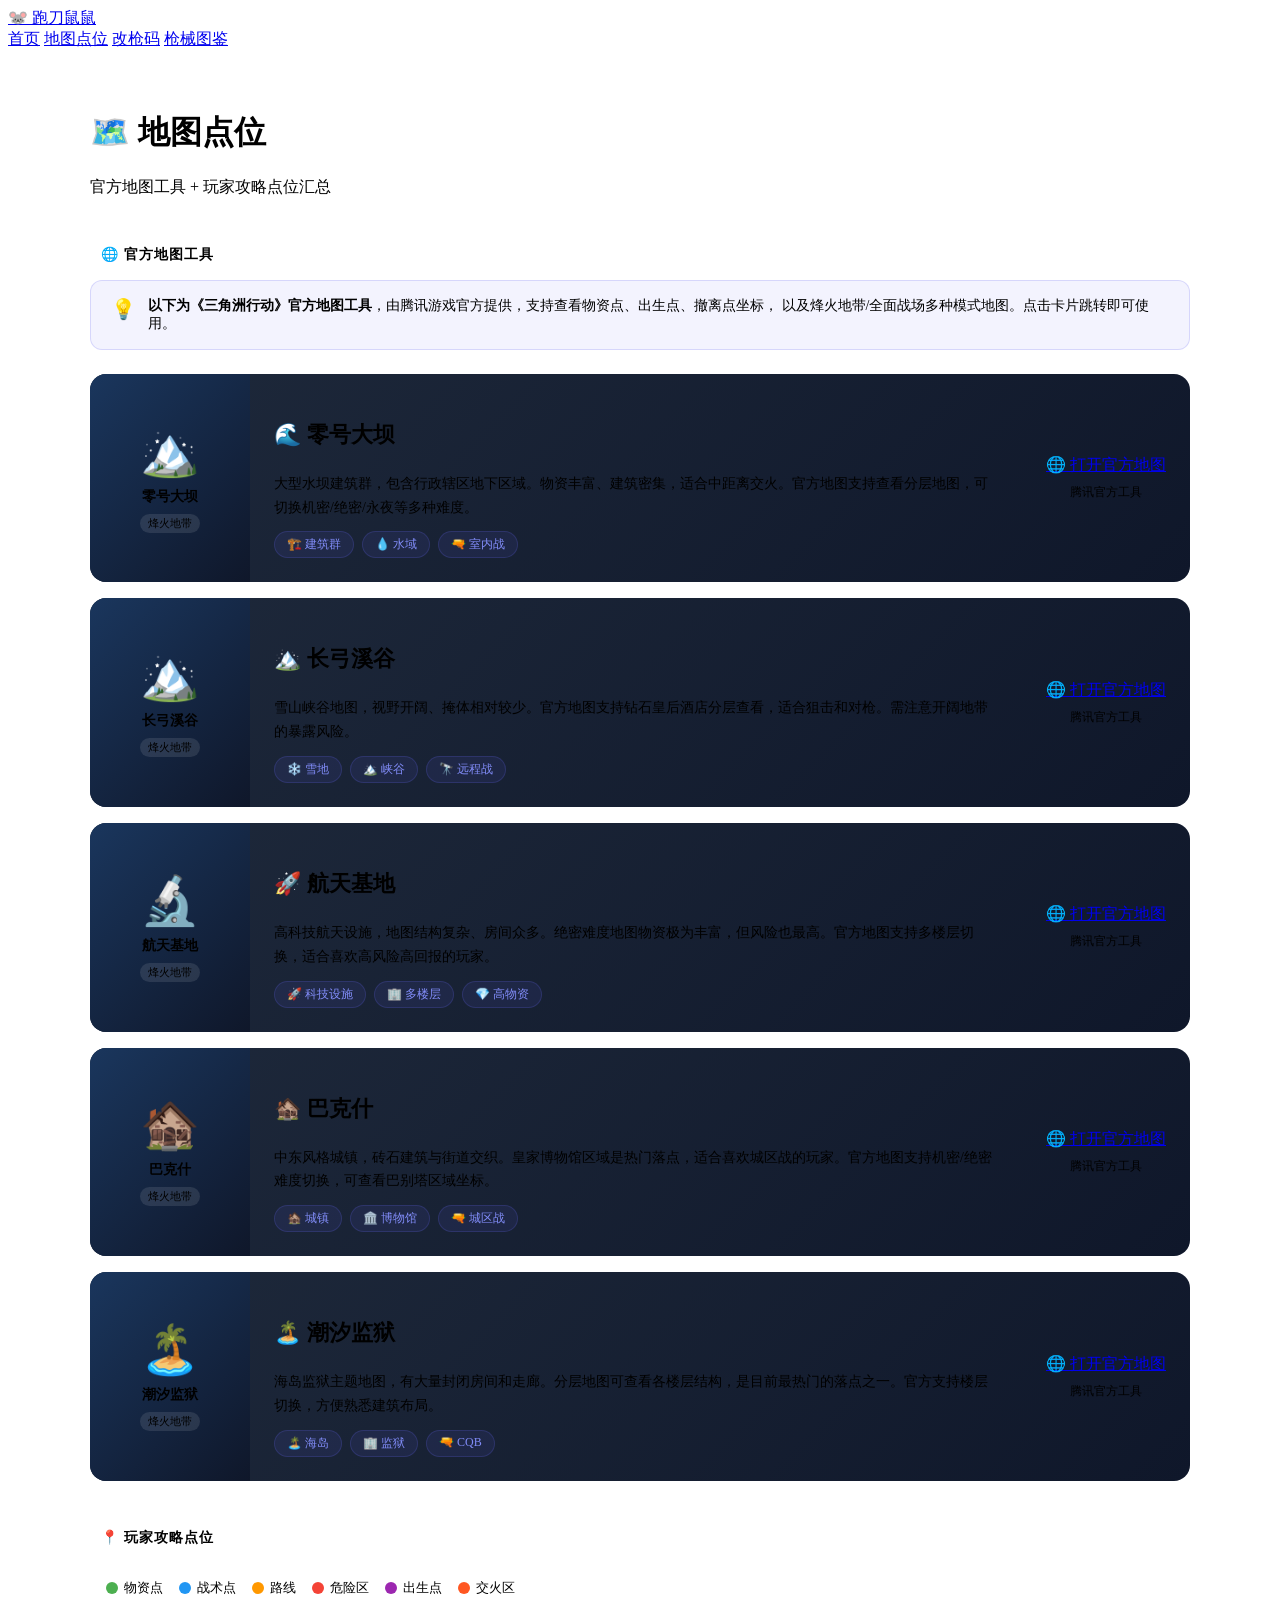
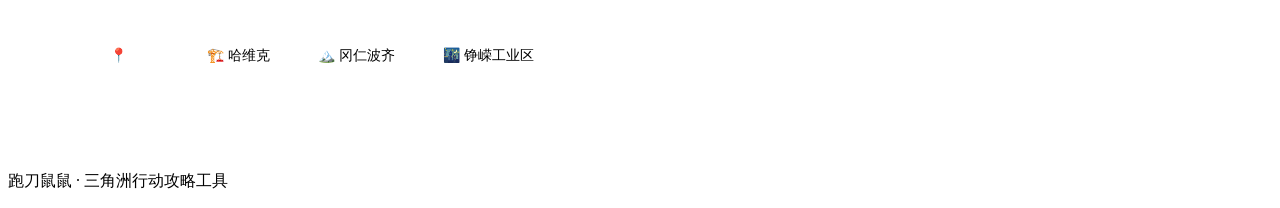
==== maps.html @ f5d23710 "Add maps page" ====
<!DOCTYPE html>
<html lang="zh-CN">
<head>
    <meta charset="UTF-8">
    <meta name="viewport" content="width=device-width, initial-scale=1.0">
    <title>地图点位 - 跑刀鼠鼠</title>
    <link rel="stylesheet" href="css/style.css">
    <style>
        /* ===== 地图页样式 ===== */
        .maps-page { max-width: 1100px; margin: 0 auto; padding: 40px 20px 60px; }

        /* 官方地图卡片 */
        .official-maps {
            margin-bottom: 48px;
        }
        .section-label {
            font-size: 14px;
            font-weight: 700;
            color: var(--text-muted);
            text-transform: uppercase;
            letter-spacing: 1px;
            margin-bottom: 16px;
            display: flex;
            align-items: center;
            gap: 8px;
        }
        .section-label::before {
            content: '';
            width: 3px;
            height: 14px;
            background: var(--primary);
            border-radius: 2px;
        }

        .official-map-card {
            background: linear-gradient(135deg, #1e293b 0%, #0f172a 100%);
            border: 1px solid var(--dark-light);
            border-radius: 16px;
            overflow: hidden;
            margin-bottom: 16px;
            transition: all 0.3s;
            display: grid;
            grid-template-columns: 160px 1fr auto;
            gap: 0;
        }
        .official-map-card:hover {
            border-color: var(--primary);
            transform: translateY(-2px);
            box-shadow: 0 8px 30px rgba(99,102,241,0.15);
        }
        .official-map-thumb {
            background: linear-gradient(135deg, #1a365d 0%, #0f172a 100%);
            display: flex;
            flex-direction: column;
            align-items: center;
            justify-content: center;
            padding: 20px;
            gap: 8px;
        }
        .official-map-thumb-icon { font-size: 48px; }
        .official-map-thumb-name { font-size: 14px; font-weight: 700; color: var(--text); }
        .official-map-thumb-type {
            font-size: 11px;
            color: var(--text-muted);
            background: rgba(255,255,255,0.1);
            padding: 2px 8px;
            border-radius: 20px;
        }
        .official-map-info {
            padding: 24px;
            display: flex;
            flex-direction: column;
            justify-content: center;
        }
        .official-map-info h3 {
            font-size: 22px;
            font-weight: 700;
            margin-bottom: 8px;
        }
        .official-map-info p {
            font-size: 14px;
            color: var(--text-muted);
            line-height: 1.7;
            margin-bottom: 12px;
        }
        .official-map-tags {
            display: flex;
            gap: 8px;
            flex-wrap: wrap;
        }
        .map-tag {
            padding: 4px 12px;
            border-radius: 20px;
            font-size: 12px;
            font-weight: 500;
            background: rgba(99,102,241,0.1);
            color: #818cf8;
            border: 1px solid rgba(99,102,241,0.2);
        }
        .official-map-action {
            padding: 24px;
            display: flex;
            flex-direction: column;
            justify-content: center;
            align-items: center;
        }
        .official-map-action .btn {
            white-space: nowrap;
        }

        /* 攻略信息区 */
        .strategy-section { margin-top: 48px; }
        .strategy-tabs {
            display: flex;
            gap: 8px;
            margin-bottom: 20px;
            flex-wrap: wrap;
        }
        .strategy-tab {
            padding: 10px 20px;
            background: var(--bg-card);
            border: 1px solid var(--dark-light);
            border-radius: 8px;
            cursor: pointer;
            transition: all 0.2s;
            font-size: 14px;
            font-weight: 500;
            color: var(--text-muted);
        }
        .strategy-tab:hover { border-color: var(--primary); color: var(--text); }
        .strategy-tab.active { background: var(--primary); border-color: var(--primary); color: white; }

        /* 点位列表 */
        .marker-list { display: grid; grid-template-columns: repeat(auto-fill, minmax(280px, 1fr)); gap: 16px; }
        .marker-card {
            background: var(--bg-card);
            border: 1px solid var(--dark-light);
            border-radius: 12px;
            padding: 18px;
            transition: all 0.2s;
        }
        .marker-card:hover { border-color: var(--primary); transform: translateY(-2px); }
        .marker-card-header {
            display: flex;
            align-items: center;
            gap: 10px;
            margin-bottom: 12px;
        }
        .marker-icon {
            width: 36px;
            height: 36px;
            border-radius: 8px;
            display: flex;
            align-items: center;
            justify-content: center;
            font-size: 18px;
            flex-shrink: 0;
        }
        .marker-icon.loot { background: rgba(76,175,80,0.15); color: #4CAF50; }
        .marker-icon.tactical { background: rgba(33,150,243,0.15); color: #2196F3; }
        .marker-icon.route { background: rgba(255,152,0,0.15); color: #FF9800; }
        .marker-icon.danger { background: rgba(244,67,54,0.15); color: #F44336; }
        .marker-icon.spawn { background: rgba(156,39,176,0.15); color: #9C27B0; }
        .marker-icon.combat { background: rgba(255,87,34,0.15); color: #FF5722; }
        .marker-name { font-size: 15px; font-weight: 700; }
        .marker-category {
            font-size: 11px;
            padding: 2px 8px;
            border-radius: 20px;
            margin-left: auto;
        }
        .marker-category.loot { background:rgba(76,175,80,0.15);color:#4CAF50; }
        .marker-category.tactical { background:rgba(33,150,243,0.15);color:#2196F3; }
        .marker-category.route { background:rgba(255,152,0,0.15);color:#FF9800; }
        .marker-category.danger { background:rgba(244,67,54,0.15);color:#F44336; }
        .marker-category.spawn { background:rgba(156,39,176,0.15);color:#9C27B0; }
        .marker-category.combat { background:rgba(255,87,34,0.15);color:#FF5722; }
        .marker-tips { font-size: 13px; color: var(--text-muted); line-height: 1.7; }
        .marker-zone { font-size: 12px; color: var(--text-muted); margin-top: 10px; padding-top: 10px; border-top: 1px solid var(--dark-light); }

        /* 图例 */
        .legend-row {
            display: flex;
            gap: 16px;
            flex-wrap: wrap;
            margin-bottom: 24px;
            padding: 16px;
            background: var(--bg-card);
            border-radius: 12px;
        }
        .legend-item {
            display: flex;
            align-items: center;
            gap: 6px;
            font-size: 13px;
            color: var(--text-muted);
        }
        .legend-dot {
            width: 12px;
            height: 12px;
            border-radius: 50%;
        }
        .legend-dot.loot { background: #4CAF50; }
        .legend-dot.tactical { background: #2196F3; }
        .legend-dot.route { background: #FF9800; }
        .legend-dot.danger { background: #F44336; }
        .legend-dot.spawn { background: #9C27B0; }
        .legend-dot.combat { background: #FF5722; }

        /* 官方提示 */
        .official-notice {
            background: rgba(99,102,241,0.08);
            border: 1px solid rgba(99,102,241,0.2);
            border-radius: 12px;
            padding: 16px 20px;
            margin-bottom: 24px;
            font-size: 14px;
            color: var(--text-muted);
            display: flex;
            align-items: flex-start;
            gap: 12px;
        }
        .official-notice-icon { font-size: 20px; flex-shrink: 0; }
        .official-notice strong { color: var(--text); }

        @media (max-width: 768px) {
            .official-map-card { grid-template-columns: 1fr; }
            .official-map-action { padding: 16px; }
            .official-map-action .btn { width: 100%; }
        }
    </style>
</head>
<body>
    <header class="header">
        <div class="container header-content">
            <a href="index.html" class="logo">
                <span class="logo-icon">🐭</span>
                <span class="logo-text">跑刀鼠鼠</span>
            </a>
            <nav class="nav">
                <a href="index.html" class="nav-link">首页</a>
                <a href="maps.html" class="nav-link active">地图点位</a>
                <a href="loadouts.html" class="nav-link">改枪码</a>
                <a href="weapons.html" class="nav-link">枪械图鉴</a>
            </nav>
        </div>
    </header>

    <div class="maps-page">
        <!-- 页面标题 -->
        <div style="padding: 0 0 32px 0;">
            <h1 class="page-title">🗺️ 地图点位</h1>
            <p class="page-subtitle">官方地图工具 + 玩家攻略点位汇总</p>
        </div>

        <!-- 官方地图区 -->
        <section class="official-maps">
            <div class="section-label">🌐 官方地图工具</div>
            <div class="official-notice">
                <span class="official-notice-icon">💡</span>
                <div>
                    <strong>以下为《三角洲行动》官方地图工具</strong>，由腾讯游戏官方提供，支持查看物资点、出生点、撤离点坐标，
                    以及烽火地带/全面战场多种模式地图。点击卡片跳转即可使用。
                </div>
            </div>

            <!-- 官方地图卡片 -->
            <div class="official-map-card">
                <div class="official-map-thumb">
                    <span class="official-map-thumb-icon">🏔️</span>
                    <span class="official-map-thumb-name">零号大坝</span>
                    <span class="official-map-thumb-type">烽火地带</span>
                </div>
                <div class="official-map-info">
                    <h3>🌊 零号大坝</h3>
                    <p>大型水坝建筑群，包含行政辖区地下区域。物资丰富、建筑密集，适合中距离交火。官方地图支持查看分层地图，可切换机密/绝密/永夜等多种难度。</p>
                    <div class="official-map-tags">
                        <span class="map-tag">🏗️ 建筑群</span>
                        <span class="map-tag">💧 水域</span>
                        <span class="map-tag">🔫 室内战</span>
                    </div>
                </div>
                <div class="official-map-action">
                    <a href="https://df.qq.com/cp/a20240729directory/" target="_blank" class="btn btn-primary">
                        🌐 打开官方地图
                    </a>
                    <span style="font-size:12px;color:var(--text-muted);margin-top:8px;">腾讯官方工具</span>
                </div>
            </div>

            <div class="official-map-card">
                <div class="official-map-thumb">
                    <span class="official-map-thumb-icon">🏔️</span>
                    <span class="official-map-thumb-name">长弓溪谷</span>
                    <span class="official-map-thumb-type">烽火地带</span>
                </div>
                <div class="official-map-info">
                    <h3>🏔️ 长弓溪谷</h3>
                    <p>雪山峡谷地图，视野开阔、掩体相对较少。官方地图支持钻石皇后酒店分层查看，适合狙击和对枪。需注意开阔地带的暴露风险。</p>
                    <div class="official-map-tags">
                        <span class="map-tag">❄️ 雪地</span>
                        <span class="map-tag">🏔️ 峡谷</span>
                        <span class="map-tag">🔭 远程战</span>
                    </div>
                </div>
                <div class="official-map-action">
                    <a href="https://df.qq.com/cp/a20240729directory/" target="_blank" class="btn btn-primary">
                        🌐 打开官方地图
                    </a>
                    <span style="font-size:12px;color:var(--text-muted);margin-top:8px;">腾讯官方工具</span>
                </div>
            </div>

            <div class="official-map-card">
                <div class="official-map-thumb">
                    <span class="official-map-thumb-icon">🔬</span>
                    <span class="official-map-thumb-name">航天基地</span>
                    <span class="official-map-thumb-type">烽火地带</span>
                </div>
                <div class="official-map-info">
                    <h3>🚀 航天基地</h3>
                    <p>高科技航天设施，地图结构复杂、房间众多。绝密难度地图物资极为丰富，但风险也最高。官方地图支持多楼层切换，适合喜欢高风险高回报的玩家。</p>
                    <div class="official-map-tags">
                        <span class="map-tag">🚀 科技设施</span>
                        <span class="map-tag">🏢 多楼层</span>
                        <span class="map-tag">💎 高物资</span>
                    </div>
                </div>
                <div class="official-map-action">
                    <a href="https://df.qq.com/cp/a20240729directory/" target="_blank" class="btn btn-primary">
                        🌐 打开官方地图
                    </a>
                    <span style="font-size:12px;color:var(--text-muted);margin-top:8px;">腾讯官方工具</span>
                </div>
            </div>

            <div class="official-map-card">
                <div class="official-map-thumb">
                    <span class="official-map-thumb-icon">🏚️</span>
                    <span class="official-map-thumb-name">巴克什</span>
                    <span class="official-map-thumb-type">烽火地带</span>
                </div>
                <div class="official-map-info">
                    <h3>🏚️ 巴克什</h3>
                    <p>中东风格城镇，砖石建筑与街道交织。皇家博物馆区域是热门落点，适合喜欢城区战的玩家。官方地图支持机密/绝密难度切换，可查看巴别塔区域坐标。</p>
                    <div class="official-map-tags">
                        <span class="map-tag">🏚️ 城镇</span>
                        <span class="map-tag">🏛️ 博物馆</span>
                        <span class="map-tag">🔫 城区战</span>
                    </div>
                </div>
                <div class="official-map-action">
                    <a href="https://df.qq.com/cp/a20240729directory/" target="_blank" class="btn btn-primary">
                        🌐 打开官方地图
                    </a>
                    <span style="font-size:12px;color:var(--text-muted);margin-top:8px;">腾讯官方工具</span>
                </div>
            </div>

            <div class="official-map-card">
                <div class="official-map-thumb">
                    <span class="official-map-thumb-icon">🏝️</span>
                    <span class="official-map-thumb-name">潮汐监狱</span>
                    <span class="official-map-thumb-type">烽火地带</span>
                </div>
                <div class="official-map-info">
                    <h3>🏝️ 潮汐监狱</h3>
                    <p>海岛监狱主题地图，有大量封闭房间和走廊。分层地图可查看各楼层结构，是目前最热门的落点之一。官方支持楼层切换，方便熟悉建筑布局。</p>
                    <div class="official-map-tags">
                        <span class="map-tag">🏝️ 海岛</span>
                        <span class="map-tag">🏢 监狱</span>
                        <span class="map-tag">🔫 CQB</span>
                    </div>
                </div>
                <div class="official-map-action">
                    <a href="https://df.qq.com/cp/a20240729directory/" target="_blank" class="btn btn-primary">
                        🌐 打开官方地图
                    </a>
                    <span style="font-size:12px;color:var(--text-muted);margin-top:8px;">腾讯官方工具</span>
                </div>
            </div>
        </section>

        <!-- 玩家攻略区 -->
        <section class="strategy-section">
            <div class="section-label">📍 玩家攻略点位</div>

            <!-- 图例 -->
            <div class="legend-row">
                <div class="legend-item"><span class="legend-dot loot"></span>物资点</div>
                <div class="legend-item"><span class="legend-dot tactical"></span>战术点</div>
                <div class="legend-item"><span class="legend-dot route"></span>路线</div>
                <div class="legend-item"><span class="legend-dot danger"></span>危险区</div>
                <div class="legend-item"><span class="legend-dot spawn"></span>出生点</div>
                <div class="legend-item"><span class="legend-dot combat"></span>交火区</div>
            </div>

            <!-- 攻略标签筛选 -->
            <div class="strategy-tabs">
                <button class="strategy-tab active" data-map="all" onclick="switchMap('all')">📍 全部</button>
                <button class="strategy-tab" data-map="havoc" onclick="switchMap('havoc')">🏗️ 哈维克</button>
                <button class="strategy-tab" data-map="karkonoshe" onclick="switchMap('karkonoshe')">🏔️ 冈仁波齐</button>
                <button class="strategy-tab" data-map="铮嵘" onclick="switchMap('铮嵘')">🌃 铮嵘工业区</button>
            </div>

            <!-- 点位列表 -->
            <div id="markerList" class="marker-list"></div>
        </section>
    </div>

    <footer class="footer">
        <div class="container">
            <p>跑刀鼠鼠 · 三角洲行动攻略工具</p>
        </div>
    </footer>

    <script src="js/main.js"></script>
    <script>
        let mapsData = null;
        let currentMapId = 'all';

        const CATEGORY_ICONS = {
            'loot':'📦','tactical':'🎯','route':'🛤️','danger':'⚠️','spawn':'🏁','combat':'🔥'
        };
        const CATEGORY_NAMES = {
            'loot':'物资点','tactical':'战术点','route':'路线','danger':'危险区','spawn':'出生点','combat':'交火区'
        };

        async function loadMaps() {
            mapsData = await appUtils.loadJSON('data/maps.json');
            if (!mapsData) { appUtils.showToast('加载地图数据失败','error'); return; }
            renderMarkers();
        }

        function switchMap(mapId) {
            currentMapId = mapId;
            document.querySelectorAll('.strategy-tab').forEach(t => {
                t.classList.toggle('active', t.dataset.map === mapId);
            });
            renderMarkers();
        }

        function renderMarkers() {
            const container = document.getElementById('markerList');
            let allMarkers = [];

            mapsData.maps.forEach(map => {
                if (currentMapId !== 'all' && map.id !== currentMapId) return;
                map.zones.forEach(zone => {
                    zone.markers.forEach(marker => {
                        allMarkers.push({
                            ...marker,
                            zoneName: zone.name,
                            mapName: map.name,
                            mapId: map.id
                        });
                    });
                });
            });

            if (!allMarkers.length) {
                container.innerHTML = `
                    <div style="text-align:center;padding:60px 20px;color:var(--text-muted);grid-column:1/-1;">
                        <div style="font-size:48px;margin-bottom:16px;">🗺️</div>
                        <p>没有找到点位信息</p>
                    </div>`;
                return;
            }

            container.innerHTML = allMarkers.map(m => `
                <div class="marker-card">
                    <div class="marker-card-header">
                        <div class="marker-icon ${m.category}">${CATEGORY_ICONS[m.category] || '📍'}</div>
                        <span class="marker-name">${m.name}</span>
                        <span class="marker-category ${m.category}">${CATEGORY_NAMES[m.category] || '点位'}</span>
                    </div>
                    <p class="marker-tips">💡 ${m.tips}</p>
                    <div class="marker-zone">📍 ${m.zoneName} · ${m.mapName}</div>
                </div>
            `).join('');
        }

        loadMaps();
    </script>
</body>
</html>
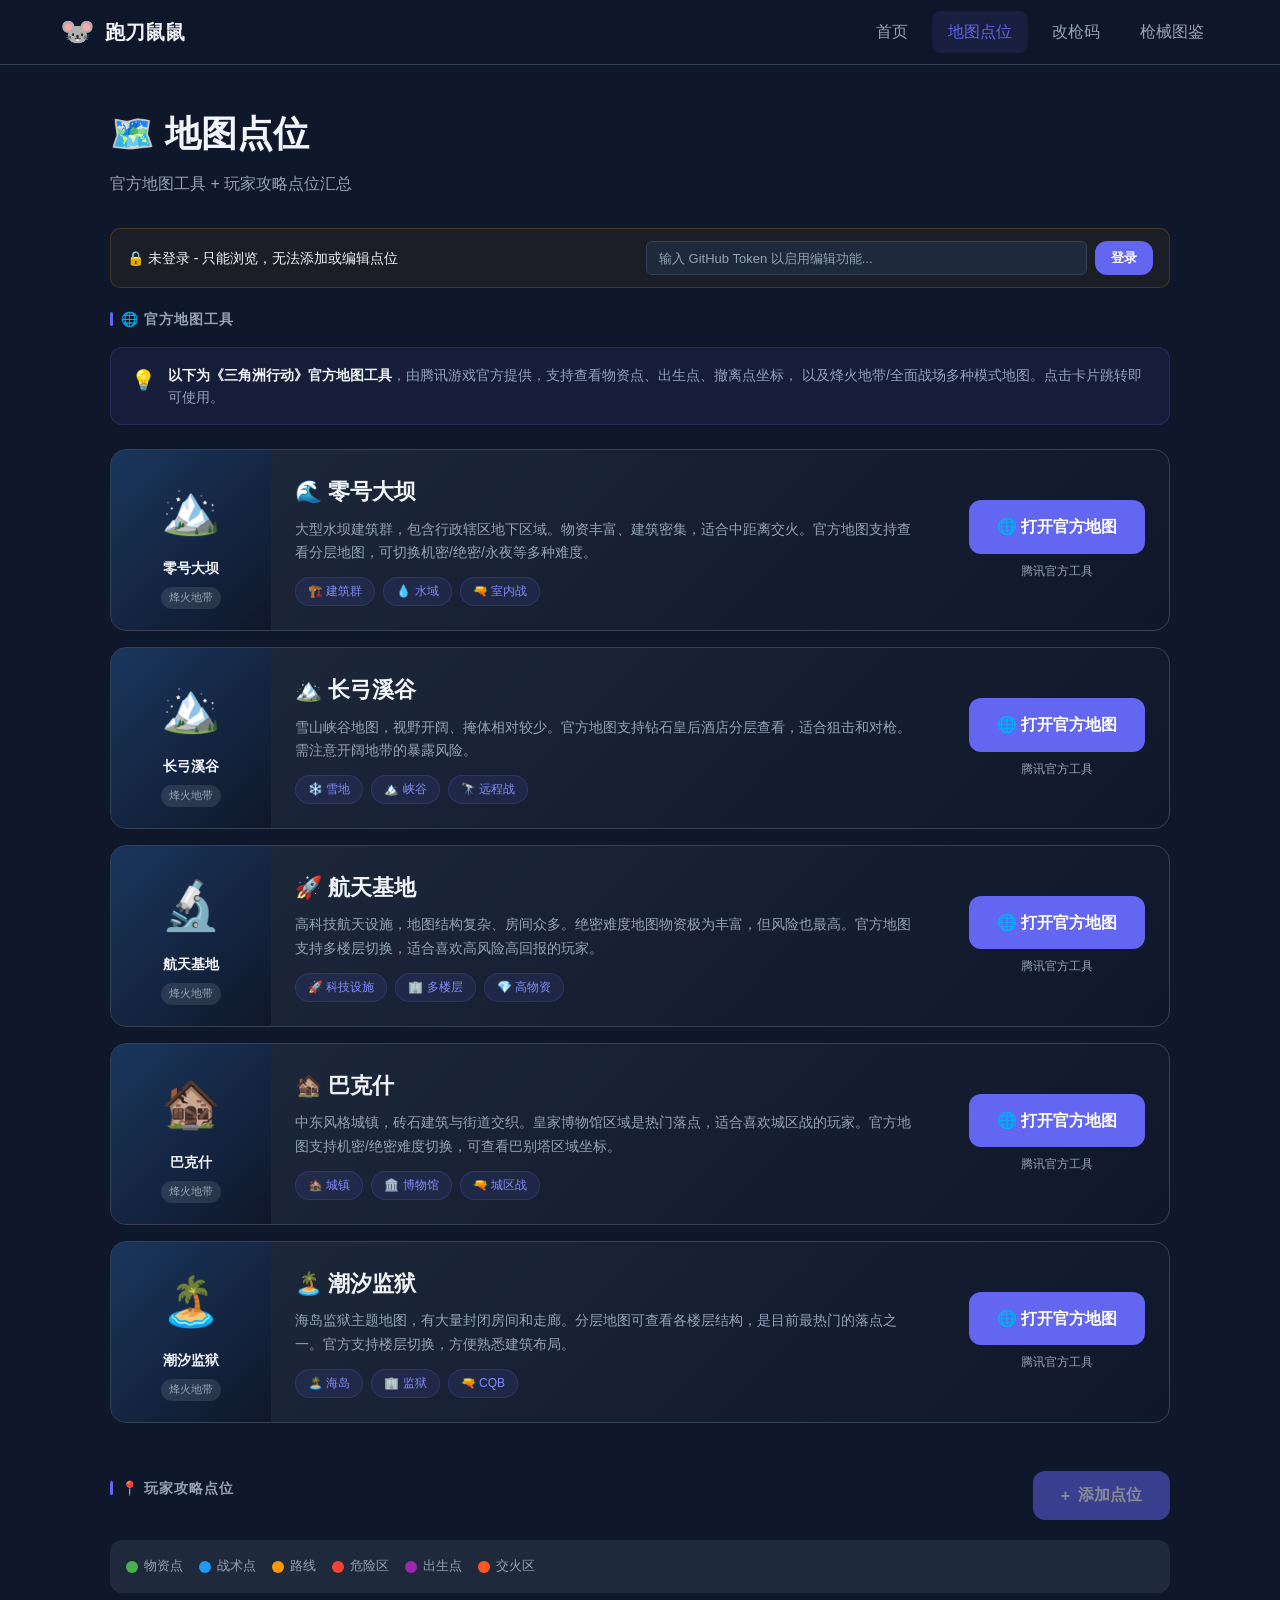
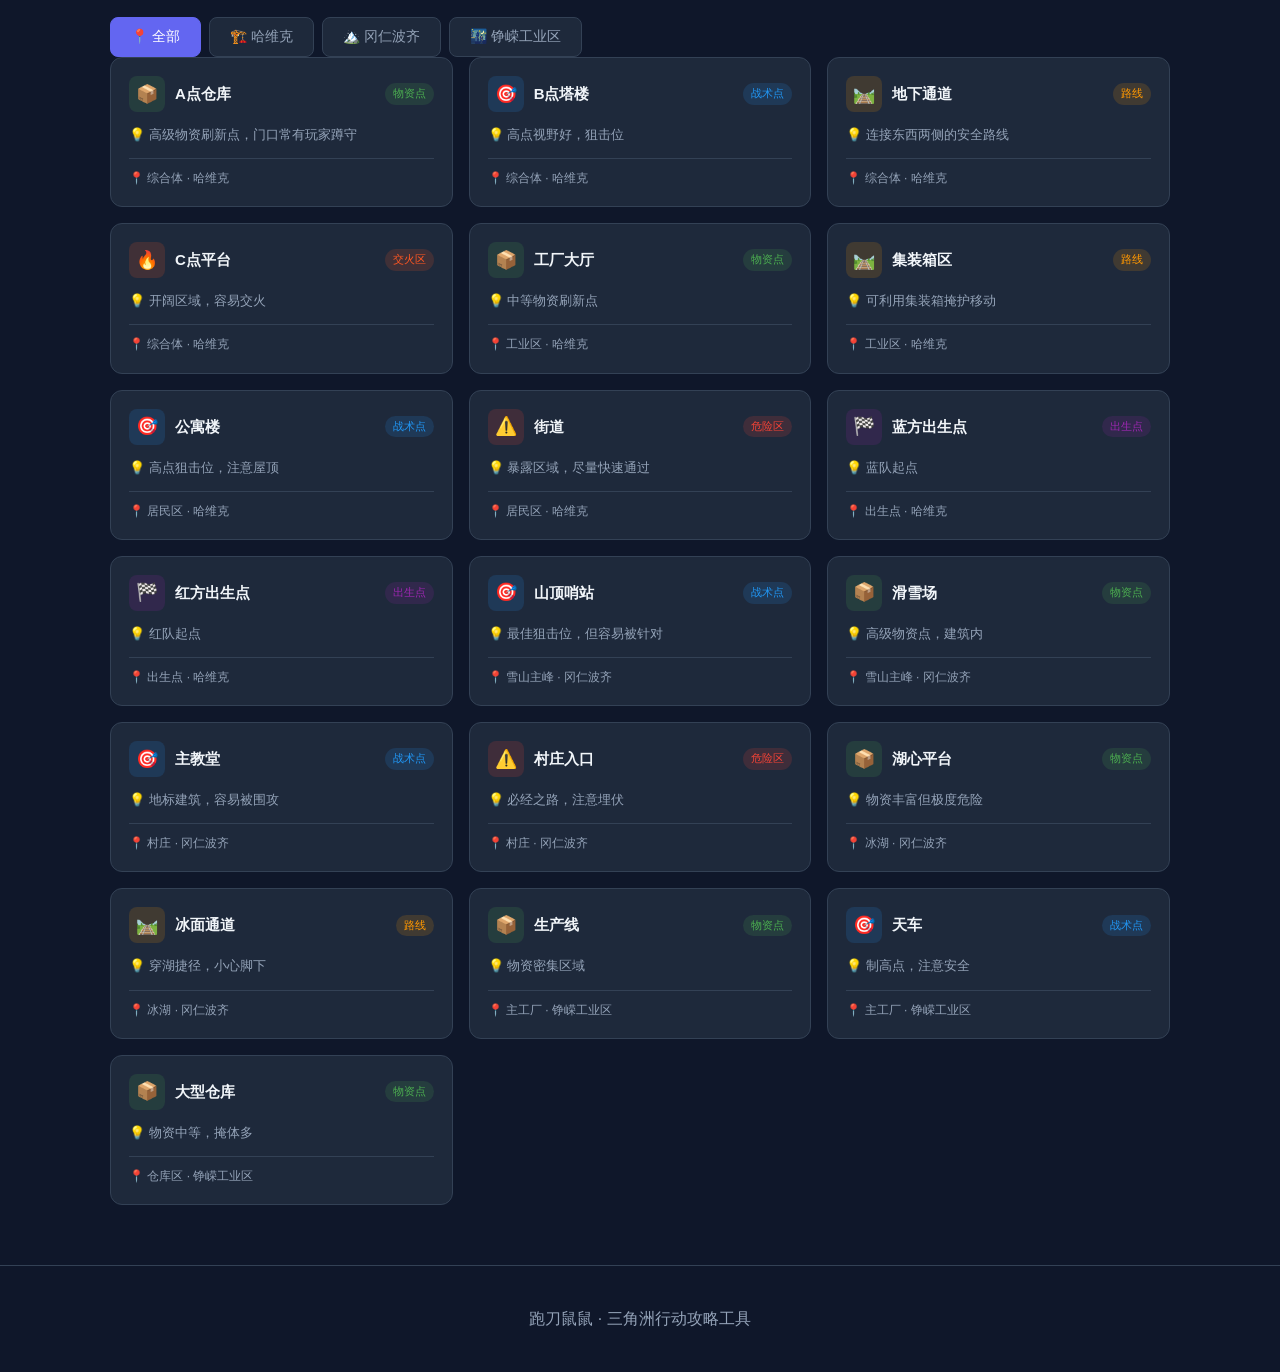
==== commit f663ab1c: "Update maps.html: Add auth, editing, and media upload" ====
--- a/maps.html
+++ b/maps.html
@@ -9,10 +9,53 @@
         /* ===== 地图页样式 ===== */
         .maps-page { max-width: 1100px; margin: 0 auto; padding: 40px 20px 60px; }
 
+        /* 登录状态栏 */
+        .auth-bar {
+            display: flex;
+            align-items: center;
+            gap: 12px;
+            padding: 12px 16px;
+            background: var(--bg-card);
+            border: 1px solid var(--dark-light);
+            border-radius: 10px;
+            margin-bottom: 20px;
+        }
+        .auth-bar.logged-in {
+            background: rgba(34,197,94,0.05);
+            border-color: rgba(34,197,94,0.2);
+        }
+        .auth-bar.logged-out {
+            background: rgba(245,158,11,0.05);
+            border-color: rgba(245,158,11,0.2);
+        }
+        .auth-status {
+            font-size: 14px;
+            flex: 1;
+        }
+        .auth-status .username {
+            font-weight: 600;
+            color: #22c55e;
+        }
+        .token-input-group {
+            display: flex;
+            gap: 8px;
+            flex: 1;
+        }
+        .token-input-group input {
+            flex: 1;
+            padding: 8px 12px;
+            background: var(--dark);
+            border: 1px solid var(--dark-light);
+            border-radius: 6px;
+            color: var(--text);
+            font-size: 13px;
+        }
+        .token-input-group input::placeholder {
+            color: var(--text-muted);
+        }
+
         /* 官方地图卡片 */
-        .official-maps {
-            margin-bottom: 48px;
-        }
+        .official-maps { margin-bottom: 48px; }
         .section-label {
             font-size: 14px;
             font-weight: 700;
@@ -104,16 +147,21 @@
             justify-content: center;
             align-items: center;
         }
-        .official-map-action .btn {
-            white-space: nowrap;
-        }
+        .official-map-action .btn { white-space: nowrap; }
 
         /* 攻略信息区 */
         .strategy-section { margin-top: 48px; }
+        .strategy-header {
+            display: flex;
+            justify-content: space-between;
+            align-items: center;
+            margin-bottom: 20px;
+            flex-wrap: wrap;
+            gap: 12px;
+        }
         .strategy-tabs {
             display: flex;
             gap: 8px;
-            margin-bottom: 20px;
             flex-wrap: wrap;
         }
         .strategy-tab {
@@ -131,13 +179,14 @@
         .strategy-tab.active { background: var(--primary); border-color: var(--primary); color: white; }
 
         /* 点位列表 */
-        .marker-list { display: grid; grid-template-columns: repeat(auto-fill, minmax(280px, 1fr)); gap: 16px; }
+        .marker-list { display: grid; grid-template-columns: repeat(auto-fill, minmax(300px, 1fr)); gap: 16px; }
         .marker-card {
             background: var(--bg-card);
             border: 1px solid var(--dark-light);
             border-radius: 12px;
             padding: 18px;
             transition: all 0.2s;
+            cursor: pointer;
         }
         .marker-card:hover { border-color: var(--primary); transform: translateY(-2px); }
         .marker-card-header {
@@ -175,8 +224,9 @@
         .marker-category.danger { background:rgba(244,67,54,0.15);color:#F44336; }
         .marker-category.spawn { background:rgba(156,39,176,0.15);color:#9C27B0; }
         .marker-category.combat { background:rgba(255,87,34,0.15);color:#FF5722; }
-        .marker-tips { font-size: 13px; color: var(--text-muted); line-height: 1.7; }
-        .marker-zone { font-size: 12px; color: var(--text-muted); margin-top: 10px; padding-top: 10px; border-top: 1px solid var(--dark-light); }
+        .marker-tips { font-size: 13px; color: var(--text-muted); line-height: 1.7; margin-bottom: 12px; }
+        .marker-zone { font-size: 12px; color: var(--text-muted); padding-top: 10px; border-top: 1px solid var(--dark-light); display: flex; justify-content: space-between; align-items: center; }
+        .marker-media-count { font-size: 11px; color: var(--primary); }
 
         /* 图例 */
         .legend-row {
@@ -223,10 +273,200 @@
         .official-notice-icon { font-size: 20px; flex-shrink: 0; }
         .official-notice strong { color: var(--text); }
 
+        /* 只读提示 */
+        .readonly-notice {
+            background: rgba(245,158,11,0.1);
+            border: 1px solid rgba(245,158,11,0.2);
+            border-radius: 8px;
+            padding: 12px 16px;
+            margin-bottom: 16px;
+            font-size: 13px;
+            color: #f59e0b;
+            display: flex;
+            align-items: center;
+            gap: 8px;
+        }
+
+        /* 模态框 */
+        .modal-overlay {
+            position: fixed;
+            top: 0; left: 0; right: 0; bottom: 0;
+            background: rgba(0,0,0,0.8);
+            backdrop-filter: blur(4px);
+            display: none;
+            align-items: center;
+            justify-content: center;
+            z-index: 1000;
+            padding: 20px;
+        }
+        .modal-overlay.active { display: flex; }
+        .modal {
+            background: var(--bg-card);
+            border: 1px solid var(--dark-light);
+            border-radius: 16px;
+            width: 100%;
+            max-width: 640px;
+            max-height: 90vh;
+            overflow: hidden;
+            display: flex;
+            flex-direction: column;
+            position: relative;
+        }
+        .modal-header {
+            padding: 20px 24px;
+            border-bottom: 1px solid var(--dark-light);
+            display: flex;
+            justify-content: space-between;
+            align-items: center;
+        }
+        .modal-title { font-size: 18px; font-weight: 700; }
+        .modal-close {
+            background: none;
+            border: none;
+            color: var(--text-muted);
+            font-size: 24px;
+            cursor: pointer;
+            padding: 0;
+            width: 32px; height: 32px;
+            display: flex; align-items: center; justify-content: center;
+            border-radius: 8px;
+            transition: all 0.2s;
+        }
+        .modal-close:hover { background: var(--dark); color: var(--text); }
+        .modal-body {
+            padding: 24px;
+            overflow-y: auto;
+            flex: 1;
+        }
+        .modal-footer {
+            padding: 16px 24px;
+            border-top: 1px solid var(--dark-light);
+            display: flex;
+            justify-content: flex-end;
+            gap: 12px;
+        }
+
+        /* 媒体展示区 */
+        .media-gallery {
+            display: grid;
+            grid-template-columns: repeat(auto-fill, minmax(120px, 1fr));
+            gap: 8px;
+            margin: 16px 0;
+        }
+        .media-item {
+            aspect-ratio: 16/9;
+            background: var(--dark);
+            border-radius: 8px;
+            overflow: hidden;
+            position: relative;
+            cursor: pointer;
+        }
+        .media-item img, .media-item video {
+            width: 100%;
+            height: 100%;
+            object-fit: cover;
+        }
+        .media-item-overlay {
+            position: absolute;
+            top: 0; left: 0; right: 0; bottom: 0;
+            background: rgba(0,0,0,0.5);
+            display: flex;
+            align-items: center;
+            justify-content: center;
+            opacity: 0;
+            transition: opacity 0.2s;
+        }
+        .media-item:hover .media-item-overlay { opacity: 1; }
+        .media-item-delete {
+            background: #ef4444;
+            color: white;
+            border: none;
+            padding: 6px 12px;
+            border-radius: 6px;
+            cursor: pointer;
+            font-size: 12px;
+        }
+
+        /* 上传区域 */
+        .upload-area {
+            border: 2px dashed var(--dark-light);
+            border-radius: 12px;
+            padding: 32px;
+            text-align: center;
+            cursor: pointer;
+            transition: all 0.2s;
+            margin: 16px 0;
+        }
+        .upload-area:hover {
+            border-color: var(--primary);
+            background: rgba(99,102,241,0.05);
+        }
+        .upload-area.dragover {
+            border-color: var(--primary);
+            background: rgba(99,102,241,0.1);
+        }
+        .upload-icon { font-size: 32px; margin-bottom: 8px; }
+        .upload-text { font-size: 14px; color: var(--text-muted); }
+        .upload-hint { font-size: 12px; color: var(--text-muted); margin-top: 4px; }
+
+        /* 保存中状态 */
+        .saving-overlay {
+            position: absolute;
+            top: 0; left: 0; right: 0; bottom: 0;
+            background: rgba(15,23,42,0.9);
+            display: none;
+            align-items: center;
+            justify-content: center;
+            flex-direction: column;
+            gap: 16px;
+            z-index: 10;
+        }
+        .saving-overlay.active { display: flex; }
+        .spinner {
+            width: 40px; height: 40px;
+            border: 3px solid var(--dark-light);
+            border-top-color: var(--primary);
+            border-radius: 50%;
+            animation: spin 1s linear infinite;
+        }
+        @keyframes spin { to { transform: rotate(360deg); } }
+
+        /* 图片预览模态框 */
+        .image-preview-modal {
+            position: fixed;
+            top: 0; left: 0; right: 0; bottom: 0;
+            background: rgba(0,0,0,0.95);
+            display: none;
+            align-items: center;
+            justify-content: center;
+            z-index: 2000;
+            padding: 20px;
+        }
+        .image-preview-modal.active { display: flex; }
+        .image-preview-modal img, .image-preview-modal video {
+            max-width: 90%;
+            max-height: 90%;
+            border-radius: 8px;
+        }
+        .image-preview-close {
+            position: absolute;
+            top: 20px;
+            right: 20px;
+            background: rgba(0,0,0,0.5);
+            border: none;
+            color: white;
+            font-size: 24px;
+            width: 40px;
+            height: 40px;
+            border-radius: 50%;
+            cursor: pointer;
+        }
+
         @media (max-width: 768px) {
             .official-map-card { grid-template-columns: 1fr; }
             .official-map-action { padding: 16px; }
             .official-map-action .btn { width: 100%; }
+            .strategy-header { flex-direction: column; align-items: flex-start; }
         }
     </style>
 </head>
@@ -253,6 +493,16 @@
             <p class="page-subtitle">官方地图工具 + 玩家攻略点位汇总</p>
         </div>
 
+        <!-- 登录状态栏 -->
+        <div class="auth-bar logged-out" id="authBar">
+            <span class="auth-status" id="authStatus">🔒 未登录 - 只能浏览，无法添加或编辑点位</span>
+            <div class="token-input-group" id="tokenInputGroup">
+                <input type="password" id="githubToken" placeholder="输入 GitHub Token 以启用编辑功能...">
+                <button class="btn btn-primary" onclick="login()" style="padding: 8px 16px; font-size: 13px;">登录</button>
+            </div>
+            <button class="btn btn-secondary" id="logoutBtn" onclick="logout()" style="display:none; padding: 8px 16px; font-size: 13px;">退出</button>
+        </div>
+
         <!-- 官方地图区 -->
         <section class="official-maps">
             <div class="section-label">🌐 官方地图工具</div>
@@ -281,9 +531,7 @@
                     </div>
                 </div>
                 <div class="official-map-action">
-                    <a href="https://df.qq.com/cp/a20240729directory/" target="_blank" class="btn btn-primary">
-                        🌐 打开官方地图
-                    </a>
+                    <a href="https://df.qq.com/cp/a20240729directory/" target="_blank" class="btn btn-primary">🌐 打开官方地图</a>
                     <span style="font-size:12px;color:var(--text-muted);margin-top:8px;">腾讯官方工具</span>
                 </div>
             </div>
@@ -304,9 +552,7 @@
                     </div>
                 </div>
                 <div class="official-map-action">
-                    <a href="https://df.qq.com/cp/a20240729directory/" target="_blank" class="btn btn-primary">
-                        🌐 打开官方地图
-                    </a>
+                    <a href="https://df.qq.com/cp/a20240729directory/" target="_blank" class="btn btn-primary">🌐 打开官方地图</a>
                     <span style="font-size:12px;color:var(--text-muted);margin-top:8px;">腾讯官方工具</span>
                 </div>
             </div>
@@ -327,9 +573,7 @@
                     </div>
                 </div>
                 <div class="official-map-action">
-                    <a href="https://df.qq.com/cp/a20240729directory/" target="_blank" class="btn btn-primary">
-                        🌐 打开官方地图
-                    </a>
+                    <a href="https://df.qq.com/cp/a20240729directory/" target="_blank" class="btn btn-primary">🌐 打开官方地图</a>
                     <span style="font-size:12px;color:var(--text-muted);margin-top:8px;">腾讯官方工具</span>
                 </div>
             </div>
@@ -350,9 +594,7 @@
                     </div>
                 </div>
                 <div class="official-map-action">
-                    <a href="https://df.qq.com/cp/a20240729directory/" target="_blank" class="btn btn-primary">
-                        🌐 打开官方地图
-                    </a>
+                    <a href="https://df.qq.com/cp/a20240729directory/" target="_blank" class="btn btn-primary">🌐 打开官方地图</a>
                     <span style="font-size:12px;color:var(--text-muted);margin-top:8px;">腾讯官方工具</span>
                 </div>
             </div>
@@ -373,9 +615,7 @@
                     </div>
                 </div>
                 <div class="official-map-action">
-                    <a href="https://df.qq.com/cp/a20240729directory/" target="_blank" class="btn btn-primary">
-                        🌐 打开官方地图
-                    </a>
+                    <a href="https://df.qq.com/cp/a20240729directory/" target="_blank" class="btn btn-primary">🌐 打开官方地图</a>
                     <span style="font-size:12px;color:var(--text-muted);margin-top:8px;">腾讯官方工具</span>
                 </div>
             </div>
@@ -383,7 +623,12 @@
 
         <!-- 玩家攻略区 -->
         <section class="strategy-section">
-            <div class="section-label">📍 玩家攻略点位</div>
+            <div class="strategy-header">
+                <div class="section-label">📍 玩家攻略点位</div>
+                <button class="btn btn-primary" id="addBtn" onclick="openAddModal()" disabled style="opacity: 0.5;">
+                    <span>+</span> 添加点位
+                </button>
+            </div>
 
             <!-- 图例 -->
             <div class="legend-row">
@@ -408,6 +653,105 @@
         </section>
     </div>
 
+    <!-- 点位详情模态框 -->
+    <div class="modal-overlay" id="detailModal">
+        <div class="modal" style="position: relative;">
+            <div class="saving-overlay" id="savingOverlay">
+                <div class="spinner"></div>
+                <p style="color: var(--text-muted);">正在保存到 GitHub...</p>
+            </div>
+            <div class="modal-header">
+                <h3 class="modal-title" id="detailTitle">点位详情</h3>
+                <button class="modal-close" onclick="closeDetailModal()">×</button>
+            </div>
+            <div class="modal-body" id="detailBody"></div>
+            <div class="modal-footer" id="detailFooter"></div>
+        </div>
+    </div>
+
+    <!-- 添加/编辑模态框 -->
+    <div class="modal-overlay" id="markerModal">
+        <div class="modal" style="position: relative;">
+            <div class="saving-overlay" id="editSavingOverlay">
+                <div class="spinner"></div>
+                <p style="color: var(--text-muted);">正在保存到 GitHub...</p>
+            </div>
+            <div class="modal-header">
+                <h3 class="modal-title" id="modalTitle">添加点位</h3>
+                <button class="modal-close" onclick="closeModal()">×</button>
+            </div>
+            <div class="modal-body">
+                <form id="markerForm">
+                    <input type="hidden" id="markerId">
+                    <input type="hidden" id="markerMapId">
+                    <input type="hidden" id="markerZoneId">
+                    <div class="form-group">
+                        <label class="form-label">点位名称 *</label>
+                        <input type="text" class="form-input" id="markerName" placeholder="例如：A点仓库" required>
+                    </div>
+                    <div class="form-row">
+                        <div class="form-group" style="flex: 1;">
+                            <label class="form-label">所属地图 *</label>
+                            <select class="form-input" id="mapSelect" required onchange="updateZoneSelect()">
+                                <option value="">请选择</option>
+                            </select>
+                        </div>
+                        <div class="form-group" style="flex: 1;">
+                            <label class="form-label">所属区域 *</label>
+                            <select class="form-input" id="zoneSelect" required>
+                                <option value="">请先选择地图</option>
+                            </select>
+                        </div>
+                    </div>
+                    <div class="form-row">
+                        <div class="form-group" style="flex: 1;">
+                            <label class="form-label">点位类型 *</label>
+                            <select class="form-input" id="markerCategory" required>
+                                <option value="loot">📦 物资点</option>
+                                <option value="tactical">🎯 战术点</option>
+                                <option value="route">🛤️ 路线</option>
+                                <option value="danger">⚠️ 危险区</option>
+                                <option value="spawn">🏁 出生点</option>
+                                <option value="combat">🔥 交火区</option>
+                            </select>
+                        </div>
+                        <div class="form-group" style="flex: 1;">
+                            <label class="form-label">坐标（可选）</label>
+                            <input type="text" class="form-input" id="markerCoords" placeholder="例如：A1, B3">
+                        </div>
+                    </div>
+                    <div class="form-group">
+                        <label class="form-label">点位说明 *</label>
+                        <textarea class="form-input" id="markerTips" rows="3" placeholder="描述这个点位的特点、注意事项..." required></textarea>
+                    </div>
+                    
+                    <!-- 媒体上传 -->
+                    <div class="form-group">
+                        <label class="form-label">图片/视频</label>
+                        <div class="upload-area" id="uploadArea" onclick="document.getElementById('fileInput').click()">
+                            <div class="upload-icon">📷</div>
+                            <div class="upload-text">点击或拖拽上传图片/视频</div>
+                            <div class="upload-hint">支持 JPG, PNG, GIF, MP4 (最大 10MB)</div>
+                        </div>
+                        <input type="file" id="fileInput" style="display:none" accept="image/*,video/*" multiple onchange="handleFileSelect(event)">
+                        <div class="media-gallery" id="mediaGallery"></div>
+                    </div>
+                </form>
+            </div>
+            <div class="modal-footer">
+                <button class="btn btn-secondary" onclick="closeModal()">取消</button>
+                <button class="btn btn-primary" onclick="saveMarker()">保存点位</button>
+            </div>
+        </div>
+    </div>
+
+    <!-- 图片预览模态框 -->
+    <div class="image-preview-modal" id="previewModal" onclick="closePreview()">
+        <button class="image-preview-close" onclick="closePreview()">×</button>
+        <img id="previewImage" style="display:none;">
+        <video id="previewVideo" controls style="display:none;"></video>
+    </div>
+
     <footer class="footer">
         <div class="container">
             <p>跑刀鼠鼠 · 三角洲行动攻略工具</p>
@@ -416,8 +760,20 @@
 
     <script src="js/main.js"></script>
     <script>
+        // ==================== 配置 ====================
+        const CONFIG = {
+            OWNER: 'wuchen95279',
+            REPO: 'paodao-shushu',
+            FILE_PATH: 'data/maps.json'
+        };
+
+        // ==================== 状态 ====================
         let mapsData = null;
         let currentMapId = 'all';
+        let currentMarkerId = null;
+        let githubToken = localStorage.getItem('github_token') || '';
+        let isLoggedIn = false;
+        let uploadedMedia = []; // 临时存储上传的媒体文件
 
         const CATEGORY_ICONS = {
             'loot':'📦','tactical':'🎯','route':'🛤️','danger':'⚠️','spawn':'🏁','combat':'🔥'
@@ -426,12 +782,161 @@
             'loot':'物资点','tactical':'战术点','route':'路线','danger':'危险区','spawn':'出生点','combat':'交火区'
         };
 
-        async function loadMaps() {
+        // ==================== 初始化 ====================
+        async function init() {
+            checkAuth();
             mapsData = await appUtils.loadJSON('data/maps.json');
             if (!mapsData) { appUtils.showToast('加载地图数据失败','error'); return; }
             renderMarkers();
-        }
-
+            populateMapSelect();
+        }
+
+        // ==================== 认证 ====================
+        function checkAuth() {
+            const token = localStorage.getItem('github_token');
+            if (token) {
+                githubToken = token;
+                isLoggedIn = true;
+                updateAuthUI();
+            }
+        }
+
+        async function login() {
+            const token = document.getElementById('githubToken').value.trim();
+            if (!token) { appUtils.showToast('请输入 GitHub Token', 'error'); return; }
+
+            try {
+                const response = await fetch('https://api.github.com/user', {
+                    headers: { 'Authorization': `token ${token}` }
+                });
+                
+                if (response.ok) {
+                    const user = await response.json();
+                    githubToken = token;
+                    isLoggedIn = true;
+                    localStorage.setItem('github_token', token);
+                    localStorage.setItem('github_user', user.login);
+                    updateAuthUI();
+                    appUtils.showToast(`欢迎，${user.login}！`, 'success');
+                } else {
+                    appUtils.showToast('Token 无效或已过期', 'error');
+                }
+            } catch (e) {
+                appUtils.showToast('验证失败，请检查网络', 'error');
+            }
+        }
+
+        function logout() {
+            githubToken = '';
+            isLoggedIn = false;
+            localStorage.removeItem('github_token');
+            localStorage.removeItem('github_user');
+            updateAuthUI();
+            appUtils.showToast('已退出登录', 'success');
+        }
+
+        function updateAuthUI() {
+            const authBar = document.getElementById('authBar');
+            const authStatus = document.getElementById('authStatus');
+            const tokenInputGroup = document.getElementById('tokenInputGroup');
+            const logoutBtn = document.getElementById('logoutBtn');
+            const addBtn = document.getElementById('addBtn');
+
+            if (isLoggedIn) {
+                const username = localStorage.getItem('github_user') || '用户';
+                authBar.className = 'auth-bar logged-in';
+                authStatus.innerHTML = `✅ 已登录 - <span class="username">${username}</span> 可以添加和编辑点位`;
+                tokenInputGroup.style.display = 'none';
+                logoutBtn.style.display = 'block';
+                addBtn.disabled = false;
+                addBtn.style.opacity = '1';
+            } else {
+                authBar.className = 'auth-bar logged-out';
+                authStatus.textContent = '🔒 未登录 - 只能浏览，无法添加或编辑点位';
+                tokenInputGroup.style.display = 'flex';
+                logoutBtn.style.display = 'none';
+                addBtn.disabled = true;
+                addBtn.style.opacity = '0.5';
+            }
+        }
+
+        // ==================== GitHub API 操作 ====================
+        async function getFileSHA() {
+            const response = await fetch(
+                `https://api.github.com/repos/${CONFIG.OWNER}/${CONFIG.REPO}/contents/${CONFIG.FILE_PATH}`,
+                { headers: { 'Authorization': `token ${githubToken}` } }
+            );
+            if (response.ok) {
+                const data = await response.json();
+                return data.sha;
+            }
+            return null;
+        }
+
+        async function saveToGitHub() {
+            if (!isLoggedIn) { appUtils.showToast('请先登录', 'error'); return false; }
+
+            try {
+                const content = btoa(unescape(encodeURIComponent(JSON.stringify(mapsData, null, 2))));
+                const sha = await getFileSHA();
+                
+                const payload = {
+                    message: `Update maps.json - ${new Date().toISOString()}`,
+                    content: content
+                };
+                if (sha) payload.sha = sha;
+
+                const response = await fetch(
+                    `https://api.github.com/repos/${CONFIG.OWNER}/${CONFIG.REPO}/contents/${CONFIG.FILE_PATH}`,
+                    {
+                        method: 'PUT',
+                        headers: {
+                            'Authorization': `token ${githubToken}`,
+                            'Content-Type': 'application/json'
+                        },
+                        body: JSON.stringify(payload)
+                    }
+                );
+
+                if (response.ok) {
+                    return true;
+                } else {
+                    const error = await response.json();
+                    appUtils.showToast(`保存失败: ${error.message}`, 'error');
+                    return false;
+                }
+            } catch (e) {
+                appUtils.showToast('保存失败，请检查网络', 'error');
+                return false;
+            }
+        }
+
+        async function uploadMediaToGitHub(file, path) {
+            const content = await new Promise((resolve) => {
+                const reader = new FileReader();
+                reader.onload = (e) => resolve(e.target.result.split(',')[1]);
+                reader.readAsDataURL(file);
+            });
+
+            const response = await fetch(
+                `https://api.github.com/repos/${CONFIG.OWNER}/${CONFIG.REPO}/contents/${path}`,
+                {
+                    method: 'PUT',
+                    headers: {
+                        'Authorization': `token ${githubToken}`,
+                        'Content-Type': 'application/json'
+                    },
+                    body: JSON.stringify({
+                        message: `Upload media - ${file.name}`,
+                        content: content
+                    })
+                }
+            );
+
+            return response.ok;
+        }
+
+        // ==================== 渲染点位 ====================
         function switchMap(mapId) {
             currentMapId = mapId;
             document.querySelectorAll('.strategy-tab').forEach(t => {
@@ -452,7 +957,8 @@
                             ...marker,
                             zoneName: zone.name,
                             mapName: map.name,
-                            mapId: map.id
+                            mapId: map.id,
+                            zoneId: zone.id
                         });
                     });
                 });
@@ -462,25 +968,381 @@
                 container.innerHTML = `
                     <div style="text-align:center;padding:60px 20px;color:var(--text-muted);grid-column:1/-1;">
                         <div style="font-size:48px;margin-bottom:16px;">🗺️</div>
-                        <p>没有找到点位信息</p>
+                        <p>${isLoggedIn ? '还没有点位，点击上方按钮添加第一个！' : '还没有点位信息'}</p>
                     </div>`;
                 return;
             }
 
-            container.innerHTML = allMarkers.map(m => `
-                <div class="marker-card">
+            container.innerHTML = allMarkers.map(m => {
+                const mediaCount = m.media ? m.media.length : 0;
+                return `
+                <div class="marker-card" onclick="showDetail('${m.id}', '${m.mapId}', '${m.zoneId}')">
                     <div class="marker-card-header">
                         <div class="marker-icon ${m.category}">${CATEGORY_ICONS[m.category] || '📍'}</div>
                         <span class="marker-name">${m.name}</span>
                         <span class="marker-category ${m.category}">${CATEGORY_NAMES[m.category] || '点位'}</span>
                     </div>
                     <p class="marker-tips">💡 ${m.tips}</p>
-                    <div class="marker-zone">📍 ${m.zoneName} · ${m.mapName}</div>
+                    <div class="marker-zone">
+                        <span>📍 ${m.zoneName} · ${m.mapName}</span>
+                        ${mediaCount > 0 ? `<span class="marker-media-count">📷 ${mediaCount}</span>` : ''}
+                    </div>
+                </div>
+            `}).join('');
+        }
+
+        // ==================== 详情弹窗 ====================
+        function showDetail(markerId, mapId, zoneId) {
+            currentMarkerId = { markerId, mapId, zoneId };
+            
+            const map = mapsData.maps.find(m => m.id === mapId);
+            const zone = map.zones.find(z => z.id === zoneId);
+            const marker = zone.markers.find(m => m.id === markerId);
+            
+            if (!marker) return;
+
+            document.getElementById('detailTitle').textContent = marker.name;
+            
+            // 媒体展示
+            let mediaHtml = '';
+            if (marker.media && marker.media.length > 0) {
+                mediaHtml = `
+                    <div class="modal-section-title" style="margin-top:0;">📷 图片/视频</div>
+                    <div class="media-gallery">
+                        ${marker.media.map((media, idx) => `
+                            <div class="media-item" onclick="event.stopPropagation();previewMedia('${media.url}', '${media.type}')">
+                                ${media.type === 'video' 
+                                    ? `<video src="${media.url}" preload="metadata"></video>`
+                                    : `<img src="${media.url}" alt="">`
+                                }
+                            </div>
+                        `).join('')}
+                    </div>
+                `;
+            }
+
+            document.getElementById('detailBody').innerHTML = `
+                <div style="display:flex;align-items:center;gap:12px;margin-bottom:20px;">
+                    <div class="marker-icon ${marker.category}" style="width:48px;height:48px;font-size:24px;">
+                        ${CATEGORY_ICONS[marker.category] || '📍'}
+                    </div>
+                    <div>
+                        <h3 style="margin:0;">${marker.name}</h3>
+                        <span class="marker-category ${marker.category}" style="margin-top:4px;display:inline-block;">
+                            ${CATEGORY_NAMES[marker.category] || '点位'}
+                        </span>
+                    </div>
+                </div>
+                
+                ${mediaHtml}
+                
+                <div class="modal-section-title">💡 点位说明</div>
+                <p style="font-size:14px;color:var(--text-muted);line-height:1.8;">${marker.tips}</p>
+                
+                ${marker.coords ? `
+                <div class="modal-section-title">📍 坐标</div>
+                <p style="font-size:14px;color:var(--text-muted);">${marker.coords}</p>
+                ` : ''}
+                
+                <div class="modal-section-title">🗺️ 位置</div>
+                <p style="font-size:14px;color:var(--text-muted);">${zone.name} · ${map.name}</p>
+            `;
+
+            // 根据登录状态显示不同按钮
+            if (isLoggedIn) {
+                document.getElementById('detailFooter').innerHTML = `
+                    <div class="action-btns" style="display:flex;gap:10px;width:100%;">
+                        <button class="btn btn-secondary" onclick="editMarker()">✏️ 编辑</button>
+                        <button class="btn btn-danger" onclick="deleteMarker()">🗑️ 删除</button>
+                        <button class="btn btn-primary" onclick="closeDetailModal()" style="margin-left:auto;">关闭</button>
+                    </div>
+                `;
+            } else {
+                document.getElementById('detailFooter').innerHTML = `
+                    <div class="readonly-notice" style="width:100%;margin-bottom:12px;">
+                        <span>ℹ️</span>
+                        <span>登录后可以编辑或删除此点位</span>
+                    </div>
+                    <button class="btn btn-secondary" onclick="closeDetailModal()">关闭</button>
+                `;
+            }
+
+            document.getElementById('detailModal').classList.add('active');
+        }
+
+        function closeDetailModal() { document.getElementById('detailModal').classList.remove('active'); }
+
+        function previewMedia(url, type) {
+            const modal = document.getElementById('previewModal');
+            const img = document.getElementById('previewImage');
+            const video = document.getElementById('previewVideo');
+            
+            if (type === 'video') {
+                img.style.display = 'none';
+                video.style.display = 'block';
+                video.src = url;
+            } else {
+                video.style.display = 'none';
+                img.style.display = 'block';
+                img.src = url;
+            }
+            
+            modal.classList.add('active');
+        }
+
+        function closePreview() {
+            const modal = document.getElementById('previewModal');
+            const video = document.getElementById('previewVideo');
+            video.pause();
+            video.src = '';
+            modal.classList.remove('active');
+        }
+
+        // ==================== 编辑功能 ====================
+        function populateMapSelect() {
+            const sel = document.getElementById('mapSelect');
+            let opts = '<option value="">请选择</option>';
+            mapsData.maps.forEach(map => {
+                opts += `<option value="${map.id}">${map.name}</option>`;
+            });
+            sel.innerHTML = opts;
+        }
+
+        function updateZoneSelect() {
+            const mapId = document.getElementById('mapSelect').value;
+            const zoneSel = document.getElementById('zoneSelect');
+            
+            if (!mapId) {
+                zoneSel.innerHTML = '<option value="">请先选择地图</option>';
+                return;
+            }
+            
+            const map = mapsData.maps.find(m => m.id === mapId);
+            let opts = '<option value="">请选择</option>';
+            map.zones.forEach(zone => {
+                opts += `<option value="${zone.id}">${zone.name}</option>`;
+            });
+            zoneSel.innerHTML = opts;
+        }
+
+        function editMarker() {
+            if (!isLoggedIn) { appUtils.showToast('请先登录', 'error'); return; }
+            if (!currentMarkerId) return;
+            
+            const { markerId, mapId, zoneId } = currentMarkerId;
+            const map = mapsData.maps.find(m => m.id === mapId);
+            const zone = map.zones.find(z => z.id === zoneId);
+            const marker = zone.markers.find(m => m.id === markerId);
+            
+            closeDetailModal();
+            
+            document.getElementById('modalTitle').textContent = '编辑点位';
+            document.getElementById('markerId').value = marker.id;
+            document.getElementById('markerMapId').value = mapId;
+            document.getElementById('markerZoneId').value = zoneId;
+            document.getElementById('markerName').value = marker.name;
+            document.getElementById('mapSelect').value = mapId;
+            updateZoneSelect();
+            document.getElementById('zoneSelect').value = zoneId;
+            document.getElementById('markerCategory').value = marker.category;
+            document.getElementById('markerCoords').value = marker.coords || '';
+            document.getElementById('markerTips').value = marker.tips;
+            
+            // 加载已有媒体
+            uploadedMedia = marker.media ? [...marker.media] : [];
+            renderMediaGallery();
+            
+            document.getElementById('markerModal').classList.add('active');
+        }
+
+        async function deleteMarker() {
+            if (!isLoggedIn) { appUtils.showToast('请先登录', 'error'); return; }
+            if (!confirm('确定要删除这个点位吗？')) return;
+            
+            document.getElementById('savingOverlay').classList.add('active');
+            
+            const { markerId, mapId, zoneId } = currentMarkerId;
+            const map = mapsData.maps.find(m => m.id === mapId);
+            const zone = map.zones.find(z => z.id === zoneId);
+            const idx = zone.markers.findIndex(m => m.id === markerId);
+            
+            if (idx !== -1) {
+                zone.markers.splice(idx, 1);
+                const success = await saveToGitHub();
+                if (success) {
+                    renderMarkers();
+                    closeDetailModal();
+                    appUtils.showToast('已删除', 'success');
+                }
+            }
+            
+            document.getElementById('savingOverlay').classList.remove('active');
+        }
+
+        // ==================== 添加功能 ====================
+        function openAddModal() {
+            if (!isLoggedIn) { appUtils.showToast('请先登录', 'error'); return; }
+            
+            document.getElementById('modalTitle').textContent = '添加点位';
+            document.getElementById('markerForm').reset();
+            document.getElementById('markerId').value = '';
+            document.getElementById('markerMapId').value = '';
+            document.getElementById('markerZoneId').value = '';
+            document.getElementById('zoneSelect').innerHTML = '<option value="">请先选择地图</option>';
+            uploadedMedia = [];
+            renderMediaGallery();
+            document.getElementById('markerModal').classList.add('active');
+        }
+
+        function closeModal() { 
+            document.getElementById('markerModal').classList.remove('active');
+            uploadedMedia = [];
+        }
+
+        // ==================== 媒体上传 ====================
+        function handleFileSelect(event) {
+            const files = Array.from(event.target.files);
+            files.forEach(file => {
+                if (file.size > 10 * 1024 * 1024) {
+                    appUtils.showToast(`文件 ${file.name} 超过 10MB`, 'error');
+                    return;
+                }
+                
+                const isVideo = file.type.startsWith('video/');
+                const url = URL.createObjectURL(file);
+                
+                uploadedMedia.push({
+                    file: file,
+                    url: url,
+                    type: isVideo ? 'video' : 'image',
+                    name: file.name
+                });
+            });
+            
+            renderMediaGallery();
+        }
+
+        function renderMediaGallery() {
+            const gallery = document.getElementById('mediaGallery');
+            if (uploadedMedia.length === 0) {
+                gallery.innerHTML = '';
+                return;
+            }
+            
+            gallery.innerHTML = uploadedMedia.map((media, idx) => `
+                <div class="media-item">
+                    ${media.type === 'video' 
+                        ? `<video src="${media.url}" preload="metadata"></video>`
+                        : `<img src="${media.url}" alt="">`
+                    }
+                    <div class="media-item-overlay">
+                        <button class="media-item-delete" onclick="event.stopPropagation();removeMedia(${idx})">删除</button>
+                    </div>
                 </div>
             `).join('');
         }
 
-        loadMaps();
+        function removeMedia(idx) {
+            uploadedMedia.splice(idx, 1);
+            renderMediaGallery();
+        }
+
+        // 拖拽上传
+        const uploadArea = document.getElementById('uploadArea');
+        if (uploadArea) {
+            uploadArea.addEventListener('dragover', (e) => {
+                e.preventDefault();
+                uploadArea.classList.add('dragover');
+            });
+            uploadArea.addEventListener('dragleave', () => {
+                uploadArea.classList.remove('dragover');
+            });
+            uploadArea.addEventListener('drop', (e) => {
+                e.preventDefault();
+                uploadArea.classList.remove('dragover');
+                const files = Array.from(e.dataTransfer.files);
+                handleFileSelect({ target: { files } });
+            });
+        }
+
+        // ==================== 保存点位 ====================
+        async function saveMarker() {
+            if (!isLoggedIn) { appUtils.showToast('请先登录', 'error'); return; }
+
+            const form = document.getElementById('markerForm');
+            if (!form.checkValidity()) { form.reportValidity(); return; }
+
+            const mapId = document.getElementById('mapSelect').value;
+            const zoneId = document.getElementById('zoneSelect').value;
+            
+            if (!mapId || !zoneId) {
+                appUtils.showToast('请选择地图和区域', 'error');
+                return;
+            }
+
+            document.getElementById('editSavingOverlay').classList.add('active');
+
+            // 上传媒体文件到 GitHub
+            const mediaUrls = [];
+            for (const media of uploadedMedia) {
+                if (media.file) {
+                    // 新上传的文件
+                    const ext = media.file.name.split('.').pop();
+                    const path = `assets/markers/${Date.now()}_${Math.random().toString(36).substr(2,9)}.${ext}`;
+                    const success = await uploadMediaToGitHub(media.file, path);
+                    if (success) {
+                        mediaUrls.push({
+                            url: `https://raw.githubusercontent.com/${CONFIG.OWNER}/${CONFIG.REPO}/main/${path}`,
+                            type: media.type
+                        });
+                    }
+                } else {
+                    // 已有的文件
+                    mediaUrls.push({ url: media.url, type: media.type });
+                }
+            }
+
+            const marker = {
+                id: document.getElementById('markerId').value || appUtils.generateId(),
+                name: document.getElementById('markerName').value.trim(),
+                category: document.getElementById('markerCategory').value,
+                tips: document.getElementById('markerTips').value.trim(),
+                coords: document.getElementById('markerCoords').value.trim(),
+                media: mediaUrls
+            };
+
+            const map = mapsData.maps.find(m => m.id === mapId);
+            const zone = map.zones.find(z => z.id === zoneId);
+            
+            // 检查是否是编辑模式
+            const existingIdx = zone.markers.findIndex(m => m.id === marker.id);
+            if (existingIdx !== -1) {
+                zone.markers[existingIdx] = marker;
+            } else {
+                zone.markers.push(marker);
+            }
+
+            const success = await saveToGitHub();
+            
+            document.getElementById('editSavingOverlay').classList.remove('active');
+            
+            if (success) {
+                renderMarkers();
+                closeModal();
+                appUtils.showToast('保存成功！', 'success');
+            }
+        }
+
+        // ==================== 启动 ====================
+        init();
+
+        // 点击外部关闭
+        document.getElementById('detailModal').addEventListener('click', e => { 
+            if (e.target.classList.contains('modal-overlay')) closeDetailModal(); 
+        });
+        document.getElementById('markerModal').addEventListener('click', e => { 
+            if (e.target.classList.contains('modal-overlay')) closeModal(); 
+        });
     </script>
 </body>
 </html>
--- a/css/style.css
+++ b/css/style.css
@@ -0,0 +1,869 @@
+/* ========== 基础样式 ========== */
+* {
+    margin: 0;
+    padding: 0;
+    box-sizing: border-box;
+}
+
+:root {
+    --primary: #6366f1;
+    --primary-dark: #4f46e5;
+    --secondary: #10b981;
+    --danger: #ef4444;
+    --warning: #f59e0b;
+    --dark: #1e293b;
+    --dark-light: #334155;
+    --gray: #64748b;
+    --gray-light: #94a3b8;
+    --bg: #0f172a;
+    --bg-card: #1e293b;
+    --text: #f1f5f9;
+    --text-muted: #94a3b8;
+}
+
+body {
+    font-family: -apple-system, BlinkMacSystemFont, 'Segoe UI', Roboto, 'Helvetica Neue', Arial, sans-serif;
+    background-color: var(--bg);
+    color: var(--text);
+    line-height: 1.6;
+    min-height: 100vh;
+}
+
+.container {
+    max-width: 1200px;
+    margin: 0 auto;
+    padding: 0 20px;
+}
+
+a {
+    color: var(--primary);
+    text-decoration: none;
+    transition: color 0.2s;
+}
+
+a:hover {
+    color: var(--primary-dark);
+}
+
+/* ========== 头部导航 ========== */
+.header {
+    background: rgba(15, 23, 42, 0.95);
+    backdrop-filter: blur(10px);
+    border-bottom: 1px solid var(--dark-light);
+    position: sticky;
+    top: 0;
+    z-index: 100;
+}
+
+.header-content {
+    display: flex;
+    justify-content: space-between;
+    align-items: center;
+    height: 64px;
+}
+
+.logo {
+    display: flex;
+    align-items: center;
+    gap: 10px;
+}
+
+.logo-icon {
+    font-size: 28px;
+}
+
+.logo-text {
+    font-size: 20px;
+    font-weight: 700;
+    color: var(--text);
+}
+
+.nav {
+    display: flex;
+    gap: 8px;
+}
+
+.nav-link {
+    padding: 8px 16px;
+    border-radius: 8px;
+    color: var(--text-muted);
+    font-weight: 500;
+    transition: all 0.2s;
+}
+
+.nav-link:hover {
+    color: var(--text);
+    background: var(--dark-light);
+}
+
+.nav-link.active {
+    color: var(--primary);
+    background: rgba(99, 102, 241, 0.1);
+}
+
+/* ========== 英雄区域 ========== */
+.hero {
+    padding: 80px 0;
+    text-align: center;
+    background: linear-gradient(180deg, rgba(99, 102, 241, 0.1) 0%, transparent 100%);
+}
+
+.hero-title {
+    font-size: 48px;
+    font-weight: 800;
+    margin-bottom: 16px;
+    background: linear-gradient(135deg, var(--text) 0%, var(--primary) 100%);
+    -webkit-background-clip: text;
+    -webkit-text-fill-color: transparent;
+    background-clip: text;
+}
+
+.hero-subtitle {
+    font-size: 20px;
+    color: var(--text-muted);
+    margin-bottom: 32px;
+}
+
+.hero-buttons {
+    display: flex;
+    gap: 16px;
+    justify-content: center;
+    flex-wrap: wrap;
+}
+
+/* ========== 按钮 ========== */
+.btn {
+    display: inline-flex;
+    align-items: center;
+    gap: 8px;
+    padding: 14px 28px;
+    border-radius: 12px;
+    font-weight: 600;
+    font-size: 16px;
+    transition: all 0.2s;
+    border: none;
+    cursor: pointer;
+}
+
+.btn-primary {
+    background: var(--primary);
+    color: white;
+}
+
+.btn-primary:hover {
+    background: var(--primary-dark);
+    transform: translateY(-2px);
+    box-shadow: 0 8px 20px rgba(99, 102, 241, 0.3);
+}
+
+.btn-secondary {
+    background: var(--dark-light);
+    color: var(--text);
+}
+
+.btn-secondary:hover {
+    background: var(--gray);
+    transform: translateY(-2px);
+}
+
+.btn-icon {
+    font-size: 20px;
+}
+
+.btn-sm {
+    padding: 8px 16px;
+    font-size: 14px;
+}
+
+.btn-danger {
+    background: var(--danger);
+    color: white;
+}
+
+/* ========== 功能卡片 ========== */
+.features {
+    padding: 60px 0;
+}
+
+.section-title {
+    font-size: 32px;
+    font-weight: 700;
+    text-align: center;
+    margin-bottom: 40px;
+}
+
+.features-grid {
+    display: grid;
+    grid-template-columns: repeat(auto-fit, minmax(300px, 1fr));
+    gap: 24px;
+}
+
+.feature-card {
+    background: var(--bg-card);
+    border-radius: 16px;
+    padding: 32px;
+    border: 1px solid var(--dark-light);
+    transition: all 0.3s;
+}
+
+.feature-card:hover {
+    transform: translateY(-4px);
+    border-color: var(--primary);
+    box-shadow: 0 12px 40px rgba(99, 102, 241, 0.15);
+}
+
+.feature-icon {
+    font-size: 48px;
+    margin-bottom: 16px;
+}
+
+.feature-card h3 {
+    font-size: 22px;
+    margin-bottom: 12px;
+}
+
+.feature-card p {
+    color: var(--text-muted);
+    margin-bottom: 16px;
+}
+
+.feature-link {
+    font-weight: 600;
+}
+
+/* ========== 统计区域 ========== */
+.stats {
+    padding: 40px 0;
+    background: var(--bg-card);
+}
+
+.stats-grid {
+    display: grid;
+    grid-template-columns: repeat(4, 1fr);
+    gap: 24px;
+    text-align: center;
+}
+
+.stat-item {
+    padding: 20px;
+}
+
+.stat-number {
+    font-size: 42px;
+    font-weight: 800;
+    color: var(--primary);
+    display: block;
+}
+
+.stat-label {
+    font-size: 16px;
+    color: var(--text-muted);
+}
+
+/* ========== 使用指南 ========== */
+.guide {
+    padding: 60px 0;
+}
+
+.guide-steps {
+    display: grid;
+    grid-template-columns: repeat(auto-fit, minmax(250px, 1fr));
+    gap: 24px;
+}
+
+.guide-step {
+    display: flex;
+    gap: 16px;
+    align-items: flex-start;
+}
+
+.step-number {
+    width: 40px;
+    height: 40px;
+    background: var(--primary);
+    border-radius: 50%;
+    display: flex;
+    align-items: center;
+    justify-content: center;
+    font-weight: 700;
+    font-size: 18px;
+    flex-shrink: 0;
+}
+
+.step-content h4 {
+    font-size: 18px;
+    margin-bottom: 8px;
+}
+
+.step-content p {
+    color: var(--text-muted);
+    font-size: 14px;
+}
+
+/* ========== 页脚 ========== */
+.footer {
+    padding: 40px 0;
+    text-align: center;
+    border-top: 1px solid var(--dark-light);
+    color: var(--text-muted);
+}
+
+.footer-tip {
+    font-size: 14px;
+    margin-top: 8px;
+}
+
+/* ========== 页面标题 ========== */
+.page-header {
+    padding: 40px 0;
+    background: linear-gradient(180deg, rgba(99, 102, 241, 0.1) 0%, transparent 100%);
+}
+
+.page-title {
+    font-size: 36px;
+    font-weight: 700;
+    margin-bottom: 8px;
+}
+
+.page-subtitle {
+    color: var(--text-muted);
+}
+
+/* ========== 筛选器 ========== */
+.filters {
+    padding: 24px 0;
+    display: flex;
+    gap: 12px;
+    flex-wrap: wrap;
+    align-items: center;
+}
+
+.filter-btn {
+    padding: 10px 20px;
+    background: var(--bg-card);
+    border: 1px solid var(--dark-light);
+    border-radius: 8px;
+    color: var(--text-muted);
+    cursor: pointer;
+    transition: all 0.2s;
+    font-size: 14px;
+}
+
+.filter-btn:hover {
+    border-color: var(--primary);
+    color: var(--text);
+}
+
+.filter-btn.active {
+    background: var(--primary);
+    border-color: var(--primary);
+    color: white;
+}
+
+.search-box {
+    flex: 1;
+    min-width: 200px;
+    position: relative;
+}
+
+.search-box input {
+    width: 100%;
+    padding: 10px 16px 10px 44px;
+    background: var(--bg-card);
+    border: 1px solid var(--dark-light);
+    border-radius: 8px;
+    color: var(--text);
+    font-size: 14px;
+}
+
+.search-box input:focus {
+    outline: none;
+    border-color: var(--primary);
+}
+
+.search-box::before {
+    content: "🔍";
+    position: absolute;
+    left: 14px;
+    top: 50%;
+    transform: translateY(-50%);
+    font-size: 16px;
+}
+
+/* ========== 卡片网格 ========== */
+.card-grid {
+    display: grid;
+    grid-template-columns: repeat(auto-fill, minmax(280px, 1fr));
+    gap: 24px;
+    padding-bottom: 60px;
+}
+
+.weapon-card, .map-card, .loadout-card {
+    background: var(--bg-card);
+    border-radius: 16px;
+    overflow: hidden;
+    border: 1px solid var(--dark-light);
+    transition: all 0.3s;
+}
+
+.weapon-card:hover, .map-card:hover, .loadout-card:hover {
+    transform: translateY(-4px);
+    border-color: var(--primary);
+    box-shadow: 0 12px 40px rgba(99, 102, 241, 0.15);
+}
+
+.card-header {
+    padding: 20px;
+    border-bottom: 1px solid var(--dark-light);
+}
+
+.card-type {
+    display: inline-block;
+    padding: 4px 12px;
+    background: rgba(99, 102, 241, 0.1);
+    color: var(--primary);
+    border-radius: 20px;
+    font-size: 12px;
+    font-weight: 600;
+    margin-bottom: 8px;
+}
+
+.card-title {
+    font-size: 20px;
+    font-weight: 700;
+}
+
+.card-body {
+    padding: 20px;
+}
+
+.card-desc {
+    color: var(--text-muted);
+    font-size: 14px;
+    margin-bottom: 16px;
+}
+
+.card-footer {
+    padding: 16px 20px;
+    border-top: 1px solid var(--dark-light);
+    display: flex;
+    gap: 8px;
+}
+
+/* ========== 属性条 ========== */
+.stat-bar {
+    margin-bottom: 12px;
+}
+
+.stat-bar-header {
+    display: flex;
+    justify-content: space-between;
+    margin-bottom: 4px;
+    font-size: 13px;
+}
+
+.stat-bar-label {
+    color: var(--text-muted);
+}
+
+.stat-bar-value {
+    color: var(--text);
+    font-weight: 600;
+}
+
+.stat-bar-track {
+    height: 6px;
+    background: var(--dark);
+    border-radius: 3px;
+    overflow: hidden;
+}
+
+.stat-bar-fill {
+    height: 100%;
+    border-radius: 3px;
+    transition: width 0.3s;
+}
+
+/* ========== 标签 ========== */
+.tag {
+    display: inline-block;
+    padding: 4px 10px;
+    background: var(--dark);
+    border-radius: 6px;
+    font-size: 12px;
+    color: var(--text-muted);
+}
+
+.tag-hot {
+    background: rgba(239, 68, 68, 0.1);
+    color: var(--danger);
+}
+
+.tag-medium {
+    background: rgba(245, 158, 11, 0.1);
+    color: var(--warning);
+}
+
+/* ========== 模态框 ========== */
+.modal-overlay {
+    position: fixed;
+    top: 0;
+    left: 0;
+    right: 0;
+    bottom: 0;
+    background: rgba(0, 0, 0, 0.8);
+    display: flex;
+    align-items: center;
+    justify-content: center;
+    z-index: 1000;
+    padding: 20px;
+    opacity: 0;
+    visibility: hidden;
+    transition: all 0.3s;
+}
+
+.modal-overlay.active {
+    opacity: 1;
+    visibility: visible;
+}
+
+.modal {
+    background: var(--bg-card);
+    border-radius: 16px;
+    width: 100%;
+    max-width: 600px;
+    max-height: 90vh;
+    overflow-y: auto;
+    transform: translateY(20px);
+    transition: transform 0.3s;
+}
+
+.modal-overlay.active .modal {
+    transform: translateY(0);
+}
+
+.modal-header {
+    padding: 24px;
+    border-bottom: 1px solid var(--dark-light);
+    display: flex;
+    justify-content: space-between;
+    align-items: center;
+}
+
+.modal-title {
+    font-size: 24px;
+    font-weight: 700;
+}
+
+.modal-close {
+    width: 36px;
+    height: 36px;
+    border-radius: 8px;
+    background: var(--dark);
+    border: none;
+    color: var(--text);
+    cursor: pointer;
+    font-size: 20px;
+    transition: background 0.2s;
+}
+
+.modal-close:hover {
+    background: var(--danger);
+}
+
+.modal-body {
+    padding: 24px;
+}
+
+.modal-footer {
+    padding: 16px 24px;
+    border-top: 1px solid var(--dark-light);
+    display: flex;
+    gap: 12px;
+    justify-content: flex-end;
+}
+
+/* ========== 表单 ========== */
+.form-group {
+    margin-bottom: 20px;
+}
+
+.form-label {
+    display: block;
+    margin-bottom: 8px;
+    font-weight: 600;
+    font-size: 14px;
+}
+
+.form-input, .form-select, .form-textarea {
+    width: 100%;
+    padding: 12px 16px;
+    background: var(--dark);
+    border: 1px solid var(--dark-light);
+    border-radius: 8px;
+    color: var(--text);
+    font-size: 14px;
+}
+
+.form-input:focus, .form-select:focus, .form-textarea:focus {
+    outline: none;
+    border-color: var(--primary);
+}
+
+.form-textarea {
+    min-height: 100px;
+    resize: vertical;
+}
+
+.form-select {
+    cursor: pointer;
+}
+
+.form-hint {
+    font-size: 12px;
+    color: var(--text-muted);
+    margin-top: 4px;
+}
+
+/* ========== 附件卡片 ========== */
+.attachment-card {
+    background: var(--dark);
+    border-radius: 12px;
+    padding: 16px;
+    margin-bottom: 12px;
+}
+
+.attachment-header {
+    font-weight: 600;
+    margin-bottom: 8px;
+    color: var(--primary);
+}
+
+.attachment-grid {
+    display: grid;
+    grid-template-columns: repeat(auto-fill, minmax(150px, 1fr));
+    gap: 8px;
+}
+
+.attachment-item {
+    display: flex;
+    justify-content: space-between;
+    padding: 8px 12px;
+    background: var(--bg-card);
+    border-radius: 6px;
+    font-size: 13px;
+}
+
+.attachment-item span:first-child {
+    color: var(--text-muted);
+}
+
+.attachment-item span:last-child {
+    font-weight: 600;
+}
+
+/* ========== 地图页面 ========== */
+.map-container {
+    display: grid;
+    grid-template-columns: 300px 1fr;
+    gap: 24px;
+    padding-bottom: 60px;
+}
+
+.map-sidebar {
+    background: var(--bg-card);
+    border-radius: 16px;
+    padding: 20px;
+    height: fit-content;
+    position: sticky;
+    top: 88px;
+}
+
+.map-list {
+    display: flex;
+    flex-direction: column;
+    gap: 8px;
+}
+
+.map-list-item {
+    padding: 14px 16px;
+    background: var(--dark);
+    border-radius: 10px;
+    cursor: pointer;
+    transition: all 0.2s;
+    border: 1px solid transparent;
+}
+
+.map-list-item:hover {
+    background: var(--dark-light);
+}
+
+.map-list-item.active {
+    background: rgba(99, 102, 241, 0.1);
+    border-color: var(--primary);
+}
+
+.map-list-item h4 {
+    font-size: 16px;
+    margin-bottom: 4px;
+}
+
+.map-list-item p {
+    font-size: 12px;
+    color: var(--text-muted);
+}
+
+.map-main {
+    background: var(--bg-card);
+    border-radius: 16px;
+    overflow: hidden;
+}
+
+.map-header {
+    padding: 20px;
+    border-bottom: 1px solid var(--dark-light);
+}
+
+.map-content {
+    position: relative;
+    background: var(--dark);
+    min-height: 500px;
+    display: flex;
+    align-items: center;
+    justify-content: center;
+}
+
+.map-placeholder {
+    text-align: center;
+    color: var(--text-muted);
+}
+
+.map-placeholder-icon {
+    font-size: 64px;
+    margin-bottom: 16px;
+}
+
+.map-canvas {
+    position: relative;
+    width: 100%;
+    height: 500px;
+    background: linear-gradient(135deg, #1a365d 0%, #0f172a 100%);
+    overflow: hidden;
+}
+
+.map-marker {
+    position: absolute;
+    width: 32px;
+    height: 32px;
+    border-radius: 50%;
+    display: flex;
+    align-items: center;
+    justify-content: center;
+    cursor: pointer;
+    transform: translate(-50%, -50%);
+    transition: all 0.2s;
+    font-size: 16px;
+    border: 3px solid white;
+    box-shadow: 0 4px 12px rgba(0, 0, 0, 0.3);
+}
+
+.map-marker:hover {
+    transform: translate(-50%, -50%) scale(1.2);
+    z-index: 10;
+}
+
+.map-marker.loot { background: #4CAF50; }
+.map-marker.tactical { background: #2196F3; }
+.map-marker.route { background: #FF9800; }
+.map-marker.danger { background: #F44336; }
+.map-marker.spawn { background: #9C27B0; }
+.map-marker.vehicle { background: #00BCD4; }
+
+.marker-tooltip {
+    position: absolute;
+    bottom: calc(100% + 10px);
+    left: 50%;
+    transform: translateX(-50%);
+    background: var(--bg-card);
+    padding: 12px 16px;
+    border-radius: 8px;
+    white-space: nowrap;
+    opacity: 0;
+    visibility: hidden;
+    transition: all 0.2s;
+    box-shadow: 0 8px 24px rgba(0, 0, 0, 0.3);
+    z-index: 100;
+    border: 1px solid var(--dark-light);
+}
+
+.map-marker:hover .marker-tooltip {
+    opacity: 1;
+    visibility: visible;
+}
+
+.marker-tooltip h5 {
+    font-size: 14px;
+    margin-bottom: 4px;
+}
+
+.marker-tooltip p {
+    font-size: 12px;
+    color: var(--text-muted);
+}
+
+.map-legend {
+    padding: 16px 20px;
+    border-top: 1px solid var(--dark-light);
+    display: flex;
+    gap: 16px;
+    flex-wrap: wrap;
+}
+
+.legend-item {
+    display: flex;
+    align-items: center;
+    gap: 6px;
+    font-size: 12px;
+    color: var(--text-muted);
+}
+
+.legend-dot {
+    width: 12px;
+    height: 12px;
+    border-radius: 50%;
+}
+
+.legend-dot.loot { background: #4CAF50; }
+.legend-dot.tactical { background: #2196F3; }
+.legend-dot.route { background: #FF9800; }
+.legend-dot.danger { background: #F44336; }
+.legend-dot.spawn { background: #9C27B0; }
+.legend-dot.vehicle { background: #00BCD4; }
+
+/* ========== 响应式 ========== */
+@media (max-width: 768px) {
+    .hero-title {
+        font-size: 32px;
+    }
+    
+    .stats-grid {
+        grid-template-columns: repeat(2, 1fr);
+    }
+    
+    .map-container {
+        grid-template-columns: 1fr;
+    }
+    
+    .map-sidebar {
+        position: static;
+    }
+    
+    .nav {
+        gap: 4px;
+    }
+    
+    .nav-link {
+        padding: 8px 12px;
+        font-size: 14px;
+    }
+}
